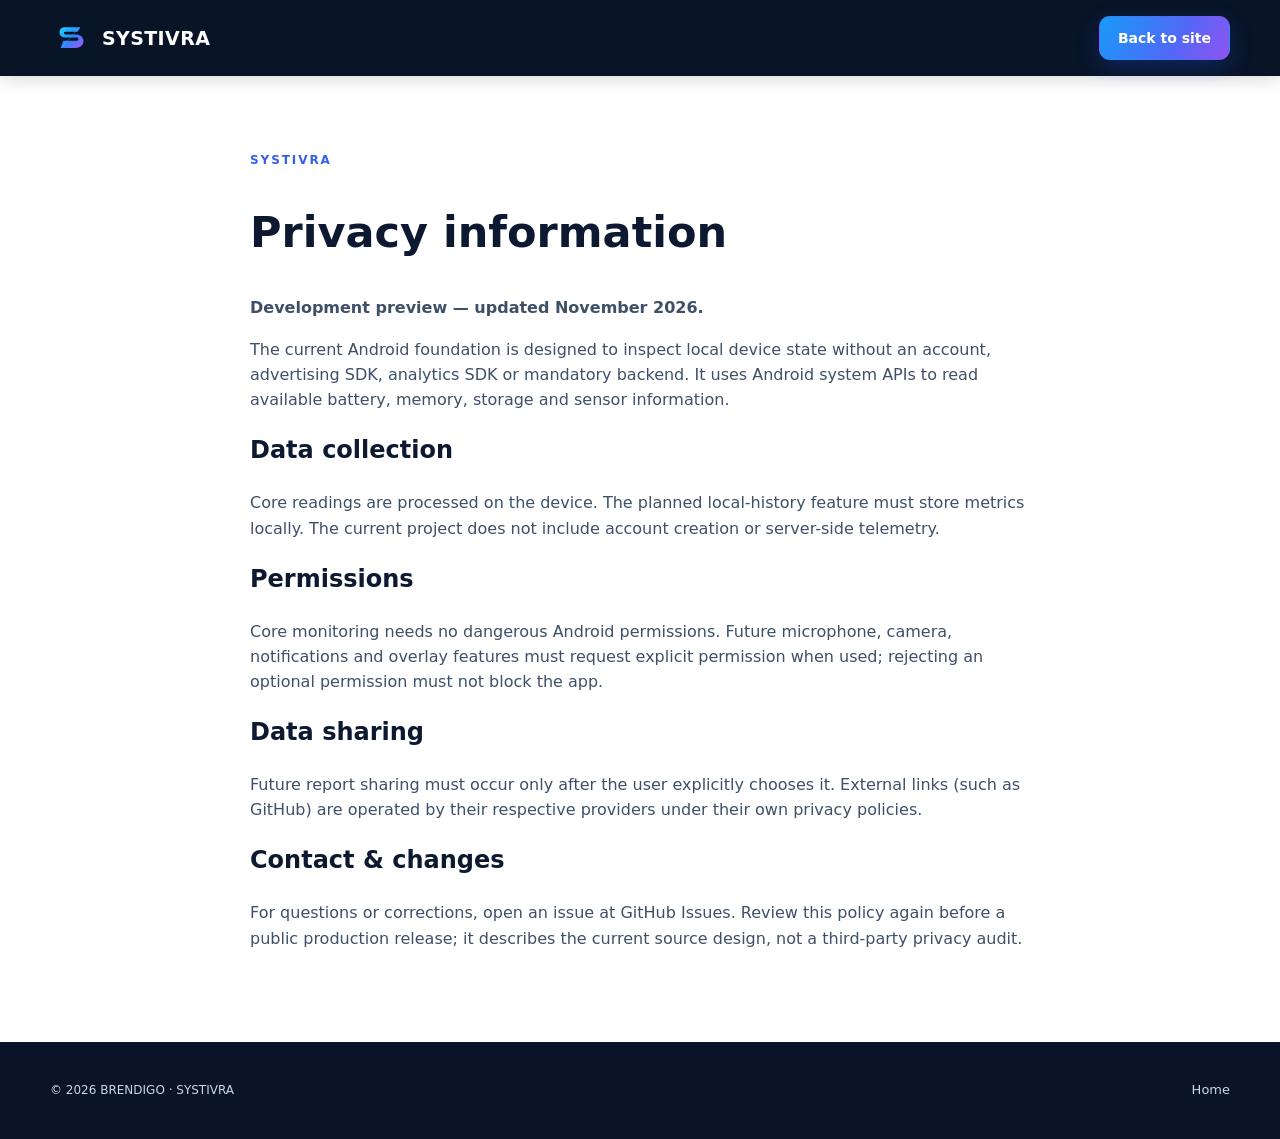
==== website/privacy.html @ 4cc74292 "feat: add SYSTIVRA branding, 37 SVG screen concepts and responsive website" ====
<!doctype html><html lang="en"><head><meta charset="utf-8"><meta name="viewport" content="width=device-width, initial-scale=1"><title>Privacy — SYSTIVRA</title><link rel="stylesheet" href="styles.css"><link rel="icon" type="image/svg+xml" href="../brending/icon.svg"></head><body><header class="site-header"><div class="container topbar"><a class="brand" href="index.html"><img src="../brending/icon.svg" alt="" width="42" height="42">SYSTIVRA</a><a class="button small" style="margin-left:auto" href="index.html">Back to site</a></div></header><main class="container legal"><p class="eyebrow blue">SYSTIVRA</p><h1>Privacy information</h1><p><strong>Development preview — updated November 2026.</strong></p><p>The current Android foundation is designed to inspect local device state without an account, advertising SDK, analytics SDK or mandatory backend. It uses Android system APIs to read available battery, memory, storage and sensor information.</p><h2>Data collection</h2><p>Core readings are processed on the device. The planned local-history feature must store metrics locally. The current project does not include account creation or server-side telemetry.</p><h2>Permissions</h2><p>Core monitoring needs no dangerous Android permissions. Future microphone, camera, notifications and overlay features must request explicit permission when used; rejecting an optional permission must not block the app.</p><h2>Data sharing</h2><p>Future report sharing must occur only after the user explicitly chooses it. External links (such as GitHub) are operated by their respective providers under their own privacy policies.</p><h2>Contact &amp; changes</h2><p>For questions or corrections, open an issue at <a href="https://github.com/bren-wp/SYSTIVRA/issues">GitHub Issues</a>. Review this policy again before a public production release; it describes the current source design, not a third-party privacy audit.</p></main><footer><div class="container footer"><p>© 2026 BRENDIGO · SYSTIVRA</p><div><a href="index.html">Home</a></div></div></footer></body></html>
---- website/styles.css ----
:root{--midnight:#0b121e;--navy:#0f1b30;--card:#152235;--cyan:#29c7fc;--purple:#8b5cf6;--mint:#32e5bc;--text:#f4f8fc;--muted:#9cafbe;--ink:#0d1930;--light:#f6f9ff;--stroke:#dce6f6}*{box-sizing:border-box}html{scroll-behavior:smooth;scroll-padding-top:90px}body{margin:0;font-family:Inter,system-ui,-apple-system,Segoe UI,Roboto,sans-serif;color:var(--ink);background:white;line-height:1.58}a{color:inherit;text-decoration:none}button{font:inherit}.container{width:min(1180px,calc(100% - 40px));margin:auto}.skip{position:absolute;top:-100px;left:10px;background:white;color:black;padding:10px;z-index:99}.skip:focus{top:10px}.site-header{position:sticky;top:0;z-index:20;background:#091427;box-shadow:0 1px 18px #0b121e30}.topbar{min-height:76px;display:flex;align-items:center;gap:34px}.brand{display:flex;gap:10px;align-items:center;color:white;font-size:19px;font-weight:850;letter-spacing:.02em}.brand img{border-radius:11px}.topbar nav{display:flex;align-items:center;gap:27px;margin-left:auto}.topbar nav a{color:#c8d7ea;font-size:14px;font-weight:600}.topbar nav a:hover,.topbar nav a:focus-visible{color:var(--cyan)}.button{display:inline-flex;align-items:center;justify-content:center;gap:13px;border:1px solid transparent;border-radius:12px;padding:14px 23px;background:linear-gradient(120deg,#169bf7,#5467f8 61%,#9253ef);color:#fff;font-weight:750;font-size:14px;box-shadow:0 8px 22px #1555e745;transition:transform .2s,box-shadow .2s}.button:hover{transform:translateY(-2px);box-shadow:0 11px 25px #1555e760}.button:focus-visible,.menu-button:focus-visible{outline:3px solid #80d5ff;outline-offset:3px}.button.small{padding:10px 18px;border-radius:11px}.button.secondary{background:transparent;border-color:#86b1e4;box-shadow:none;color:white}.button.secondary.light{color:#184a91}.menu-button{display:none}.hero{background:radial-gradient(circle at 82% 45%,#07398b 0%,transparent 36%),radial-gradient(circle at 72% 88%,#5021a3 0%,transparent 32%),linear-gradient(125deg,#0b1428,#081c43);color:white;overflow:hidden}.hero-layout{display:grid;grid-template-columns:1.1fr .9fr;align-items:center;min-height:615px;gap:50px;padding:60px 0}.eyebrow{font-size:12px;font-weight:800;letter-spacing:.16em;color:#41c8ff;text-transform:uppercase;margin:0 0 16px}.eyebrow.blue{color:#365ff0}.hero h1{font-size:clamp(36px,4.2vw,65px);letter-spacing:-.052em;line-height:1.105;margin:0;max-width:720px}.hero h1 span,h2 span{color:#58b8ff}.hero .lead{color:#c3d3ee;font-size:17px;max-width:620px;margin:25px 0}.hero-actions{display:flex;flex-wrap:wrap;gap:12px}.trust{display:flex;flex-wrap:wrap;gap:16px;margin-top:35px;font-size:13px;color:#b4d9f4}.hero-visual{position:relative;display:flex;align-items:center;justify-content:center;min-height:500px}.glow{position:absolute;width:490px;height:490px;border-radius:50%;background:radial-gradient(circle,#1867e39e,#6734b14b 45%,transparent 72%);filter:blur(14px)}.phone{position:relative;width:284px;background:linear-gradient(150deg,#0a1931,#09111f);border:5px solid #315a8b;border-radius:41px;padding:20px 15px 24px;box-shadow:22px 29px 40px #0007,-5px -7px 24px #3894ff33;transform:rotate(7deg)}.phone-top{background:#000a19;border-radius:100px;width:100px;height:15px;margin:-10px auto 20px}.phone-header{display:flex;justify-content:space-between;align-items:center;color:#f8fbff;font-weight:800}.phone-header span+span{color:#32e5bc;font-size:11px}.phone-sub{color:#98b2d4;margin:12px 0}.phone-grid{display:grid;grid-template-columns:1fr 1fr;gap:9px}.metric{display:flex;flex-direction:column;background:#142b49;border:1px solid #23446b;border-radius:13px;min-height:106px;padding:11px}.metric small{color:#b4c8df}.metric strong{font-size:19px;color:white;margin-top:5px}.metric span{font-size:10px;color:#82ceeb}.phone-graph{margin-top:13px;background:#142b49;border-radius:13px;padding:12px}.graph-title{color:#dee8f9;font-size:12px}.phone-graph svg{width:100%}.phone-foot{color:#99b7d1;font-size:9px;text-align:center;margin-top:15px}.mock-label{position:absolute;bottom:5px;right:8px;color:#cbdaf6;font-size:11px}.highlights{position:relative;z-index:1;background:#f1f6fd;border-bottom:1px solid #dce7f7}.highlight-grid{display:grid;grid-template-columns:repeat(4,1fr);gap:8px;padding:24px 0}.highlight-grid div{text-align:center;border-right:1px solid #d9e5f5}.highlight-grid div:last-child{border-right:0}.highlight-grid span{color:#3878f8;font-size:24px;display:block}.highlight-grid strong{display:block;font-size:14px}.highlight-grid p{margin:1px;font-size:12px;color:#637994}.section{padding:95px 0}.section h2{font-size:clamp(30px,3vw,46px);letter-spacing:-.04em;line-height:1.15;margin:0 auto 14px;max-width:760px;text-align:center}.section .eyebrow{text-align:center}.section-lead{text-align:center;color:#5d6d84;max-width:680px;margin:0 auto 40px}.feature-grid{display:grid;grid-template-columns:repeat(3,1fr);gap:18px}.feature-card{border-radius:18px;border:1px solid #dce8f7;background:#f9fbff;padding:29px;min-height:242px;box-shadow:0 10px 20px #0e408209}.feature-icon{display:grid;place-items:center;background:#e4efff;color:#256efa;border-radius:13px;font-size:28px;width:52px;height:52px;margin-bottom:23px}.feature-card h3{font-size:18px;margin:0 0 7px}.feature-card p{font-size:14px;color:#5f7288;margin:0}.tinted{background:linear-gradient(145deg,#f7faff,#eaf3ff)}.screen-gallery{display:grid;grid-template-columns:repeat(5,1fr);align-items:start;gap:18px;margin:44px auto 25px}.screen-gallery img{display:block;width:100%;border-radius:23px;box-shadow:0 13px 28px #102b5b30;transition:transform .2s}.screen-gallery img:hover{transform:translateY(-6px)}.text-link{color:#365bce;font-weight:800;display:block;text-align:center}.privacy-panel{background:linear-gradient(135deg,#0b1a35,#183d79);border-radius:26px;color:white;padding:58px;display:grid;grid-template-columns:1.5fr .5fr;gap:28px;align-items:center;overflow:hidden}.privacy-panel h2{text-align:left;margin:0 0 20px}.privacy-panel p:not(.eyebrow){color:#c4d5eb;max-width:630px}.privacy-panel .button{margin-top:15px}.privacy-art{text-align:center;font-size:160px;color:#3a9ffa;text-shadow:0 0 48px #3a9ffa9b}.about{display:grid;grid-template-columns:1fr 1fr;gap:60px;align-items:center}.about h2{text-align:left}.about .eyebrow{text-align:left}.about p{color:#5c6d85}.about .text-link{text-align:left}.centered{justify-content:center}.contact{text-align:center}footer{background:#0b1427;color:#c9d6e7}.footer{display:flex;align-items:center;justify-content:space-between;gap:22px;padding:27px 0}.footer p{font-size:12px}.footer div:last-child{display:flex;gap:20px;font-size:13px}.legal{padding:75px 0;max-width:780px}.legal h1{font-size:43px}.legal p,.legal li{color:#3e5068}@media(max-width:900px){.topbar{gap:15px}.topbar nav{gap:12px}.hero-layout{gap:20px}.phone{transform:rotate(3deg) scale(.92)}.feature-grid{grid-template-columns:repeat(2,1fr)}.screen-gallery{grid-template-columns:repeat(3,1fr)}.footer{flex-wrap:wrap}}@media(max-width:660px){.container{width:min(100% - 32px,1180px)}.topbar{min-height:68px}.topbar nav{display:none;position:absolute;left:0;right:0;top:68px;padding:20px;background:#0b172e;flex-direction:column;align-items:stretch;box-shadow:0 12px 20px #0003}.topbar nav.open{display:flex}.menu-button{display:flex;flex-direction:column;gap:4px;padding:10px;margin-left:auto;background:none;border:0;cursor:pointer}.menu-button span{display:block;width:23px;height:2px;background:white}.desktop-download{display:none}.hero-layout{grid-template-columns:1fr;padding:55px 0 42px}.hero h1{font-size:40px}.hero-visual{min-height:450px}.phone{transform:none;max-width:90%}.highlight-grid{grid-template-columns:repeat(2,1fr);row-gap:18px}.highlight-grid div:nth-child(2){border-right:0}.feature-grid{grid-template-columns:1fr}.section{padding:67px 0}.screen-gallery{display:flex;gap:15px;overflow:auto;scroll-snap-type:x mandatory;padding:5px 6px 26px}.screen-gallery a{min-width:190px;width:190px;scroll-snap-align:start}.privacy-panel{grid-template-columns:1fr;padding:32px}.privacy-art{display:none}.about{grid-template-columns:1fr;gap:0}.footer{display:grid;gap:10px}.hero-actions .button{width:100%}}@media(prefers-reduced-motion:reduce){*,*::before,*::after{scroll-behavior:auto!important;transition:none!important;animation:none!important}}
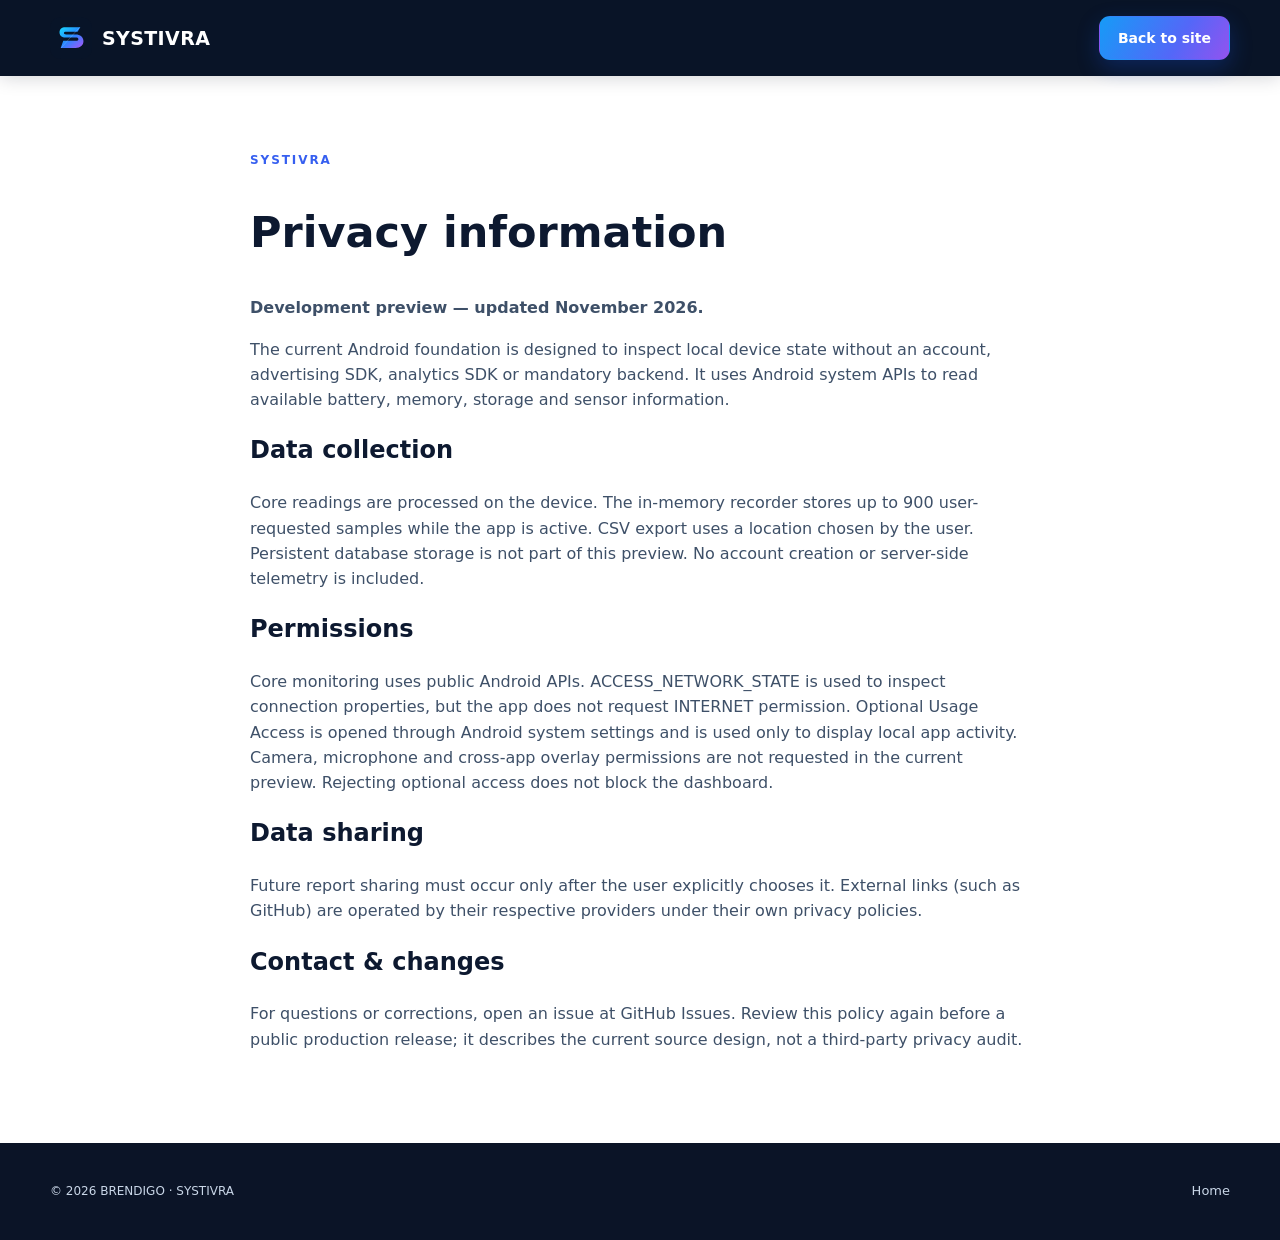
==== commit 5e95d603: "docs(privacy): disclose optional Usage Access, network state and bounded local recording" ====
--- a/website/privacy.html
+++ b/website/privacy.html
@@ -1 +1 @@
-<!doctype html><html lang="en"><head><meta charset="utf-8"><meta name="viewport" content="width=device-width, initial-scale=1"><title>Privacy — SYSTIVRA</title><link rel="stylesheet" href="styles.css"><link rel="icon" type="image/svg+xml" href="../brending/icon.svg"></head><body><header class="site-header"><div class="container topbar"><a class="brand" href="index.html"><img src="../brending/icon.svg" alt="" width="42" height="42">SYSTIVRA</a><a class="button small" style="margin-left:auto" href="index.html">Back to site</a></div></header><main class="container legal"><p class="eyebrow blue">SYSTIVRA</p><h1>Privacy information</h1><p><strong>Development preview — updated November 2026.</strong></p><p>The current Android foundation is designed to inspect local device state without an account, advertising SDK, analytics SDK or mandatory backend. It uses Android system APIs to read available battery, memory, storage and sensor information.</p><h2>Data collection</h2><p>Core readings are processed on the device. The planned local-history feature must store metrics locally. The current project does not include account creation or server-side telemetry.</p><h2>Permissions</h2><p>Core monitoring needs no dangerous Android permissions. Future microphone, camera, notifications and overlay features must request explicit permission when used; rejecting an optional permission must not block the app.</p><h2>Data sharing</h2><p>Future report sharing must occur only after the user explicitly chooses it. External links (such as GitHub) are operated by their respective providers under their own privacy policies.</p><h2>Contact &amp; changes</h2><p>For questions or corrections, open an issue at <a href="https://github.com/bren-wp/SYSTIVRA/issues">GitHub Issues</a>. Review this policy again before a public production release; it describes the current source design, not a third-party privacy audit.</p></main><footer><div class="container footer"><p>© 2026 BRENDIGO · SYSTIVRA</p><div><a href="index.html">Home</a></div></div></footer></body></html>+<!doctype html><html lang="en"><head><meta charset="utf-8"><meta name="viewport" content="width=device-width, initial-scale=1"><title>Privacy — SYSTIVRA</title><link rel="stylesheet" href="styles.css"><link rel="icon" type="image/svg+xml" href="../brending/icon.svg"></head><body><header class="site-header"><div class="container topbar"><a class="brand" href="index.html"><img src="../brending/icon.svg" alt="" width="42" height="42">SYSTIVRA</a><a class="button small" style="margin-left:auto" href="index.html">Back to site</a></div></header><main class="container legal"><p class="eyebrow blue">SYSTIVRA</p><h1>Privacy information</h1><p><strong>Development preview — updated November 2026.</strong></p><p>The current Android foundation is designed to inspect local device state without an account, advertising SDK, analytics SDK or mandatory backend. It uses Android system APIs to read available battery, memory, storage and sensor information.</p><h2>Data collection</h2><p>Core readings are processed on the device. The in-memory recorder stores up to 900 user-requested samples while the app is active. CSV export uses a location chosen by the user. Persistent database storage is not part of this preview. No account creation or server-side telemetry is included.</p><h2>Permissions</h2><p>Core monitoring uses public Android APIs. ACCESS_NETWORK_STATE is used to inspect connection properties, but the app does not request INTERNET permission. Optional Usage Access is opened through Android system settings and is used only to display local app activity. Camera, microphone and cross-app overlay permissions are not requested in the current preview. Rejecting optional access does not block the dashboard.</p><h2>Data sharing</h2><p>Future report sharing must occur only after the user explicitly chooses it. External links (such as GitHub) are operated by their respective providers under their own privacy policies.</p><h2>Contact &amp; changes</h2><p>For questions or corrections, open an issue at <a href="https://github.com/bren-wp/SYSTIVRA/issues">GitHub Issues</a>. Review this policy again before a public production release; it describes the current source design, not a third-party privacy audit.</p></main><footer><div class="container footer"><p>© 2026 BRENDIGO · SYSTIVRA</p><div><a href="index.html">Home</a></div></div></footer></body></html>
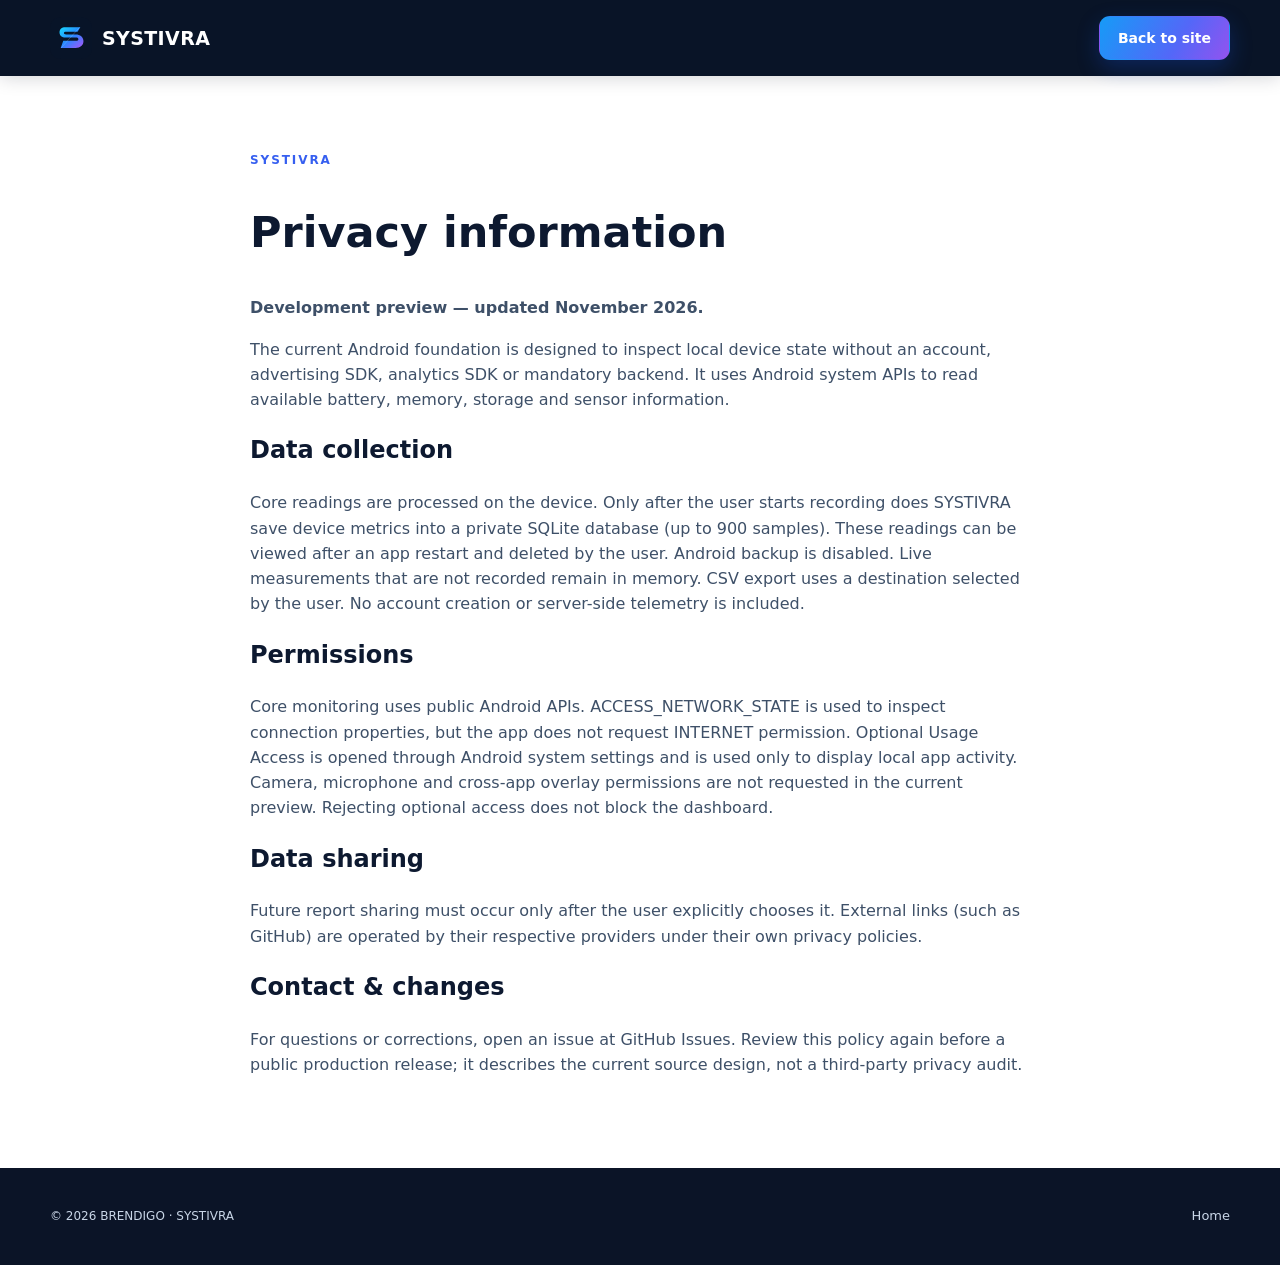
==== commit 8718f862: "docs(v0.4): document encrypted? no—private SQLite persistence and current QA limitations" ====
--- a/website/privacy.html
+++ b/website/privacy.html
@@ -1 +1 @@
-<!doctype html><html lang="en"><head><meta charset="utf-8"><meta name="viewport" content="width=device-width, initial-scale=1"><title>Privacy — SYSTIVRA</title><link rel="stylesheet" href="styles.css"><link rel="icon" type="image/svg+xml" href="../brending/icon.svg"></head><body><header class="site-header"><div class="container topbar"><a class="brand" href="index.html"><img src="../brending/icon.svg" alt="" width="42" height="42">SYSTIVRA</a><a class="button small" style="margin-left:auto" href="index.html">Back to site</a></div></header><main class="container legal"><p class="eyebrow blue">SYSTIVRA</p><h1>Privacy information</h1><p><strong>Development preview — updated November 2026.</strong></p><p>The current Android foundation is designed to inspect local device state without an account, advertising SDK, analytics SDK or mandatory backend. It uses Android system APIs to read available battery, memory, storage and sensor information.</p><h2>Data collection</h2><p>Core readings are processed on the device. The in-memory recorder stores up to 900 user-requested samples while the app is active. CSV export uses a location chosen by the user. Persistent database storage is not part of this preview. No account creation or server-side telemetry is included.</p><h2>Permissions</h2><p>Core monitoring uses public Android APIs. ACCESS_NETWORK_STATE is used to inspect connection properties, but the app does not request INTERNET permission. Optional Usage Access is opened through Android system settings and is used only to display local app activity. Camera, microphone and cross-app overlay permissions are not requested in the current preview. Rejecting optional access does not block the dashboard.</p><h2>Data sharing</h2><p>Future report sharing must occur only after the user explicitly chooses it. External links (such as GitHub) are operated by their respective providers under their own privacy policies.</p><h2>Contact &amp; changes</h2><p>For questions or corrections, open an issue at <a href="https://github.com/bren-wp/SYSTIVRA/issues">GitHub Issues</a>. Review this policy again before a public production release; it describes the current source design, not a third-party privacy audit.</p></main><footer><div class="container footer"><p>© 2026 BRENDIGO · SYSTIVRA</p><div><a href="index.html">Home</a></div></div></footer></body></html>+<!doctype html><html lang="en"><head><meta charset="utf-8"><meta name="viewport" content="width=device-width, initial-scale=1"><title>Privacy — SYSTIVRA</title><link rel="stylesheet" href="styles.css"><link rel="icon" type="image/svg+xml" href="../brending/icon.svg"></head><body><header class="site-header"><div class="container topbar"><a class="brand" href="index.html"><img src="../brending/icon.svg" alt="" width="42" height="42">SYSTIVRA</a><a class="button small" style="margin-left:auto" href="index.html">Back to site</a></div></header><main class="container legal"><p class="eyebrow blue">SYSTIVRA</p><h1>Privacy information</h1><p><strong>Development preview — updated November 2026.</strong></p><p>The current Android foundation is designed to inspect local device state without an account, advertising SDK, analytics SDK or mandatory backend. It uses Android system APIs to read available battery, memory, storage and sensor information.</p><h2>Data collection</h2><p>Core readings are processed on the device. Only after the user starts recording does SYSTIVRA save device metrics into a private SQLite database (up to 900 samples). These readings can be viewed after an app restart and deleted by the user. Android backup is disabled. Live measurements that are not recorded remain in memory. CSV export uses a destination selected by the user. No account creation or server-side telemetry is included.</p><h2>Permissions</h2><p>Core monitoring uses public Android APIs. ACCESS_NETWORK_STATE is used to inspect connection properties, but the app does not request INTERNET permission. Optional Usage Access is opened through Android system settings and is used only to display local app activity. Camera, microphone and cross-app overlay permissions are not requested in the current preview. Rejecting optional access does not block the dashboard.</p><h2>Data sharing</h2><p>Future report sharing must occur only after the user explicitly chooses it. External links (such as GitHub) are operated by their respective providers under their own privacy policies.</p><h2>Contact &amp; changes</h2><p>For questions or corrections, open an issue at <a href="https://github.com/bren-wp/SYSTIVRA/issues">GitHub Issues</a>. Review this policy again before a public production release; it describes the current source design, not a third-party privacy audit.</p></main><footer><div class="container footer"><p>© 2026 BRENDIGO · SYSTIVRA</p><div><a href="index.html">Home</a></div></div></footer></body></html>
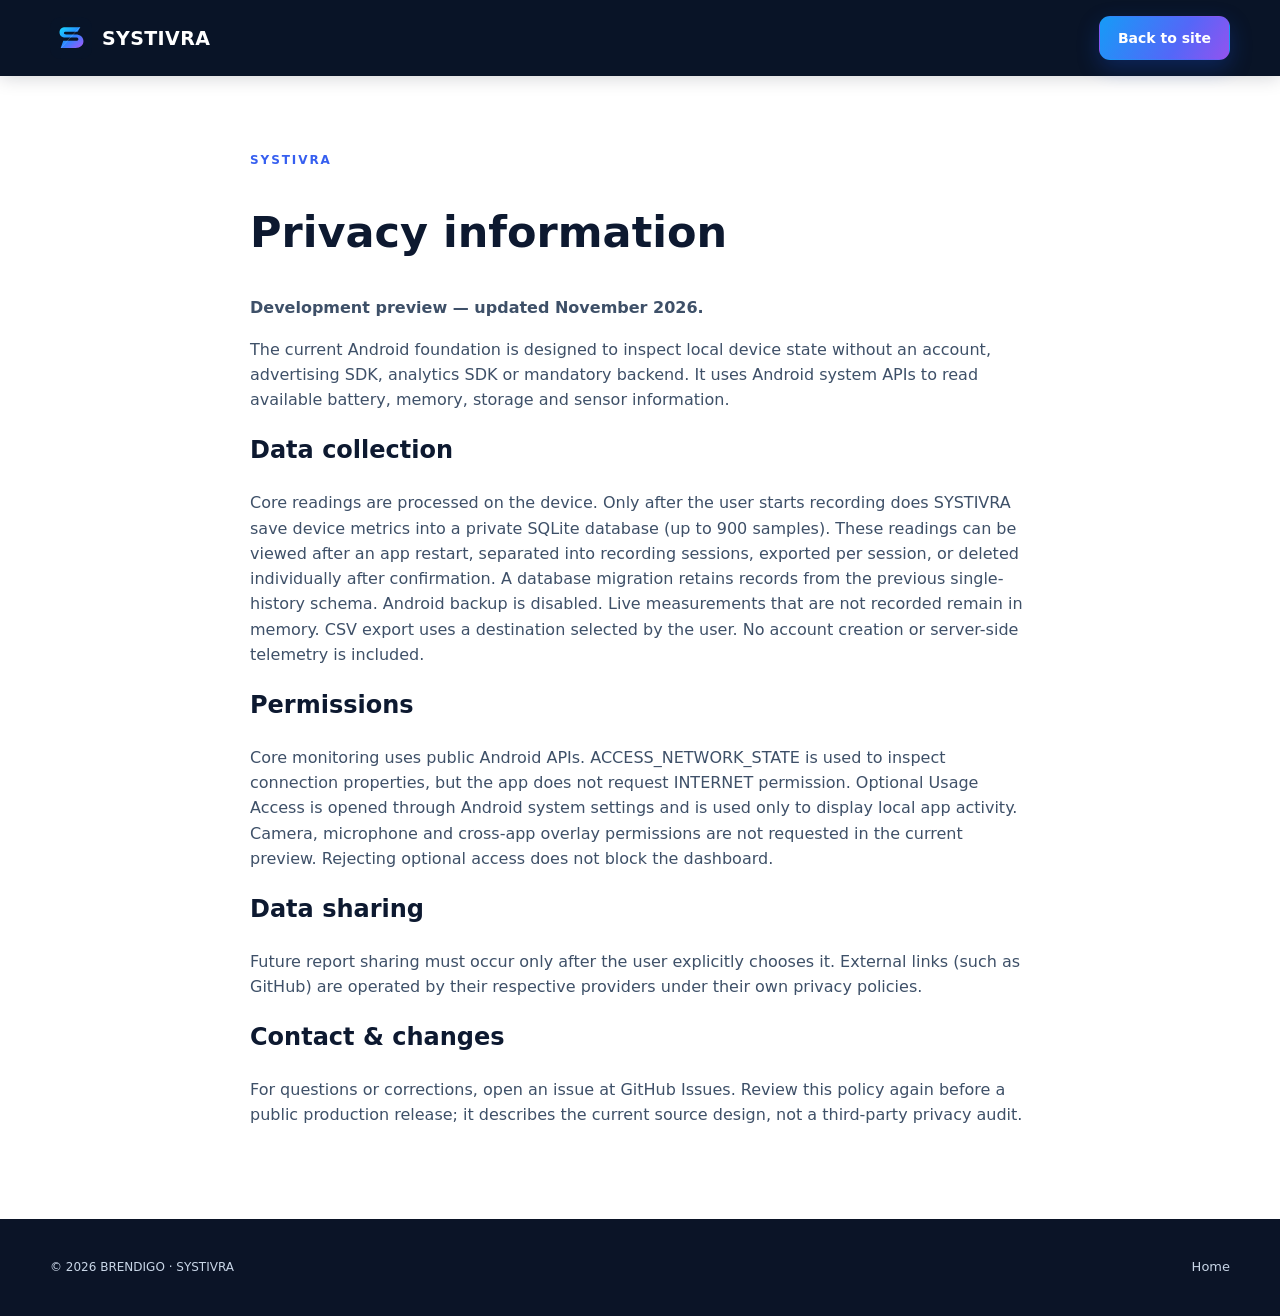
==== commit bd55ab9d: "docs(v0.5): update branding, multi-session roadmap, SQLite migration and privacy" ====
--- a/website/privacy.html
+++ b/website/privacy.html
@@ -1 +1 @@
-<!doctype html><html lang="en"><head><meta charset="utf-8"><meta name="viewport" content="width=device-width, initial-scale=1"><title>Privacy — SYSTIVRA</title><link rel="stylesheet" href="styles.css"><link rel="icon" type="image/svg+xml" href="../brending/icon.svg"></head><body><header class="site-header"><div class="container topbar"><a class="brand" href="index.html"><img src="../brending/icon.svg" alt="" width="42" height="42">SYSTIVRA</a><a class="button small" style="margin-left:auto" href="index.html">Back to site</a></div></header><main class="container legal"><p class="eyebrow blue">SYSTIVRA</p><h1>Privacy information</h1><p><strong>Development preview — updated November 2026.</strong></p><p>The current Android foundation is designed to inspect local device state without an account, advertising SDK, analytics SDK or mandatory backend. It uses Android system APIs to read available battery, memory, storage and sensor information.</p><h2>Data collection</h2><p>Core readings are processed on the device. Only after the user starts recording does SYSTIVRA save device metrics into a private SQLite database (up to 900 samples). These readings can be viewed after an app restart and deleted by the user. Android backup is disabled. Live measurements that are not recorded remain in memory. CSV export uses a destination selected by the user. No account creation or server-side telemetry is included.</p><h2>Permissions</h2><p>Core monitoring uses public Android APIs. ACCESS_NETWORK_STATE is used to inspect connection properties, but the app does not request INTERNET permission. Optional Usage Access is opened through Android system settings and is used only to display local app activity. Camera, microphone and cross-app overlay permissions are not requested in the current preview. Rejecting optional access does not block the dashboard.</p><h2>Data sharing</h2><p>Future report sharing must occur only after the user explicitly chooses it. External links (such as GitHub) are operated by their respective providers under their own privacy policies.</p><h2>Contact &amp; changes</h2><p>For questions or corrections, open an issue at <a href="https://github.com/bren-wp/SYSTIVRA/issues">GitHub Issues</a>. Review this policy again before a public production release; it describes the current source design, not a third-party privacy audit.</p></main><footer><div class="container footer"><p>© 2026 BRENDIGO · SYSTIVRA</p><div><a href="index.html">Home</a></div></div></footer></body></html>+<!doctype html><html lang="en"><head><meta charset="utf-8"><meta name="viewport" content="width=device-width, initial-scale=1"><title>Privacy — SYSTIVRA</title><link rel="stylesheet" href="styles.css"><link rel="icon" type="image/svg+xml" href="../brending/icon.svg"></head><body><header class="site-header"><div class="container topbar"><a class="brand" href="index.html"><img src="../brending/icon.svg" alt="" width="42" height="42">SYSTIVRA</a><a class="button small" style="margin-left:auto" href="index.html">Back to site</a></div></header><main class="container legal"><p class="eyebrow blue">SYSTIVRA</p><h1>Privacy information</h1><p><strong>Development preview — updated November 2026.</strong></p><p>The current Android foundation is designed to inspect local device state without an account, advertising SDK, analytics SDK or mandatory backend. It uses Android system APIs to read available battery, memory, storage and sensor information.</p><h2>Data collection</h2><p>Core readings are processed on the device. Only after the user starts recording does SYSTIVRA save device metrics into a private SQLite database (up to 900 samples). These readings can be viewed after an app restart, separated into recording sessions, exported per session, or deleted individually after confirmation. A database migration retains records from the previous single-history schema. Android backup is disabled. Live measurements that are not recorded remain in memory. CSV export uses a destination selected by the user. No account creation or server-side telemetry is included.</p><h2>Permissions</h2><p>Core monitoring uses public Android APIs. ACCESS_NETWORK_STATE is used to inspect connection properties, but the app does not request INTERNET permission. Optional Usage Access is opened through Android system settings and is used only to display local app activity. Camera, microphone and cross-app overlay permissions are not requested in the current preview. Rejecting optional access does not block the dashboard.</p><h2>Data sharing</h2><p>Future report sharing must occur only after the user explicitly chooses it. External links (such as GitHub) are operated by their respective providers under their own privacy policies.</p><h2>Contact &amp; changes</h2><p>For questions or corrections, open an issue at <a href="https://github.com/bren-wp/SYSTIVRA/issues">GitHub Issues</a>. Review this policy again before a public production release; it describes the current source design, not a third-party privacy audit.</p></main><footer><div class="container footer"><p>© 2026 BRENDIGO · SYSTIVRA</p><div><a href="index.html">Home</a></div></div></footer></body></html>
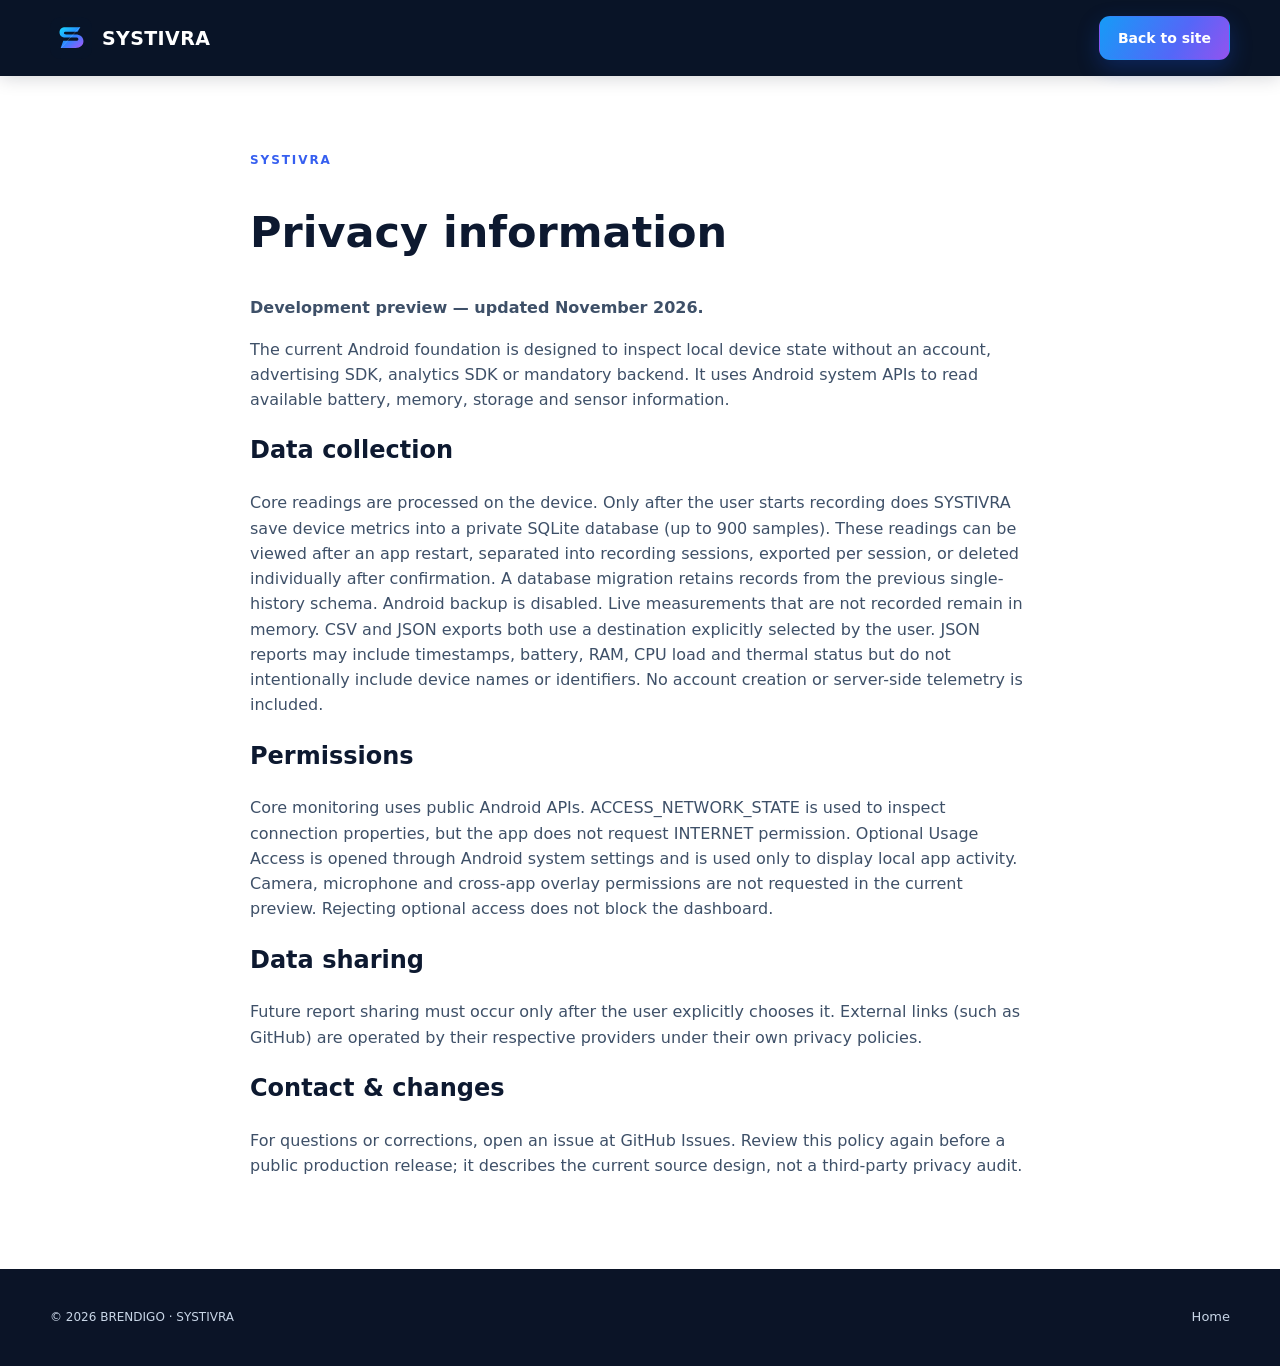
==== commit d4fb3f92: "docs(v0.6): document Session Insights, JSON export, privacy and visual QA" ====
--- a/website/privacy.html
+++ b/website/privacy.html
@@ -1 +1 @@
-<!doctype html><html lang="en"><head><meta charset="utf-8"><meta name="viewport" content="width=device-width, initial-scale=1"><title>Privacy — SYSTIVRA</title><link rel="stylesheet" href="styles.css"><link rel="icon" type="image/svg+xml" href="../brending/icon.svg"></head><body><header class="site-header"><div class="container topbar"><a class="brand" href="index.html"><img src="../brending/icon.svg" alt="" width="42" height="42">SYSTIVRA</a><a class="button small" style="margin-left:auto" href="index.html">Back to site</a></div></header><main class="container legal"><p class="eyebrow blue">SYSTIVRA</p><h1>Privacy information</h1><p><strong>Development preview — updated November 2026.</strong></p><p>The current Android foundation is designed to inspect local device state without an account, advertising SDK, analytics SDK or mandatory backend. It uses Android system APIs to read available battery, memory, storage and sensor information.</p><h2>Data collection</h2><p>Core readings are processed on the device. Only after the user starts recording does SYSTIVRA save device metrics into a private SQLite database (up to 900 samples). These readings can be viewed after an app restart, separated into recording sessions, exported per session, or deleted individually after confirmation. A database migration retains records from the previous single-history schema. Android backup is disabled. Live measurements that are not recorded remain in memory. CSV export uses a destination selected by the user. No account creation or server-side telemetry is included.</p><h2>Permissions</h2><p>Core monitoring uses public Android APIs. ACCESS_NETWORK_STATE is used to inspect connection properties, but the app does not request INTERNET permission. Optional Usage Access is opened through Android system settings and is used only to display local app activity. Camera, microphone and cross-app overlay permissions are not requested in the current preview. Rejecting optional access does not block the dashboard.</p><h2>Data sharing</h2><p>Future report sharing must occur only after the user explicitly chooses it. External links (such as GitHub) are operated by their respective providers under their own privacy policies.</p><h2>Contact &amp; changes</h2><p>For questions or corrections, open an issue at <a href="https://github.com/bren-wp/SYSTIVRA/issues">GitHub Issues</a>. Review this policy again before a public production release; it describes the current source design, not a third-party privacy audit.</p></main><footer><div class="container footer"><p>© 2026 BRENDIGO · SYSTIVRA</p><div><a href="index.html">Home</a></div></div></footer></body></html>+<!doctype html><html lang="en"><head><meta charset="utf-8"><meta name="viewport" content="width=device-width, initial-scale=1"><title>Privacy — SYSTIVRA</title><link rel="stylesheet" href="styles.css"><link rel="icon" type="image/svg+xml" href="../brending/icon.svg"></head><body><header class="site-header"><div class="container topbar"><a class="brand" href="index.html"><img src="../brending/icon.svg" alt="" width="42" height="42">SYSTIVRA</a><a class="button small" style="margin-left:auto" href="index.html">Back to site</a></div></header><main class="container legal"><p class="eyebrow blue">SYSTIVRA</p><h1>Privacy information</h1><p><strong>Development preview — updated November 2026.</strong></p><p>The current Android foundation is designed to inspect local device state without an account, advertising SDK, analytics SDK or mandatory backend. It uses Android system APIs to read available battery, memory, storage and sensor information.</p><h2>Data collection</h2><p>Core readings are processed on the device. Only after the user starts recording does SYSTIVRA save device metrics into a private SQLite database (up to 900 samples). These readings can be viewed after an app restart, separated into recording sessions, exported per session, or deleted individually after confirmation. A database migration retains records from the previous single-history schema. Android backup is disabled. Live measurements that are not recorded remain in memory. CSV and JSON exports both use a destination explicitly selected by the user. JSON reports may include timestamps, battery, RAM, CPU load and thermal status but do not intentionally include device names or identifiers. No account creation or server-side telemetry is included.</p><h2>Permissions</h2><p>Core monitoring uses public Android APIs. ACCESS_NETWORK_STATE is used to inspect connection properties, but the app does not request INTERNET permission. Optional Usage Access is opened through Android system settings and is used only to display local app activity. Camera, microphone and cross-app overlay permissions are not requested in the current preview. Rejecting optional access does not block the dashboard.</p><h2>Data sharing</h2><p>Future report sharing must occur only after the user explicitly chooses it. External links (such as GitHub) are operated by their respective providers under their own privacy policies.</p><h2>Contact &amp; changes</h2><p>For questions or corrections, open an issue at <a href="https://github.com/bren-wp/SYSTIVRA/issues">GitHub Issues</a>. Review this policy again before a public production release; it describes the current source design, not a third-party privacy audit.</p></main><footer><div class="container footer"><p>© 2026 BRENDIGO · SYSTIVRA</p><div><a href="index.html">Home</a></div></div></footer></body></html>
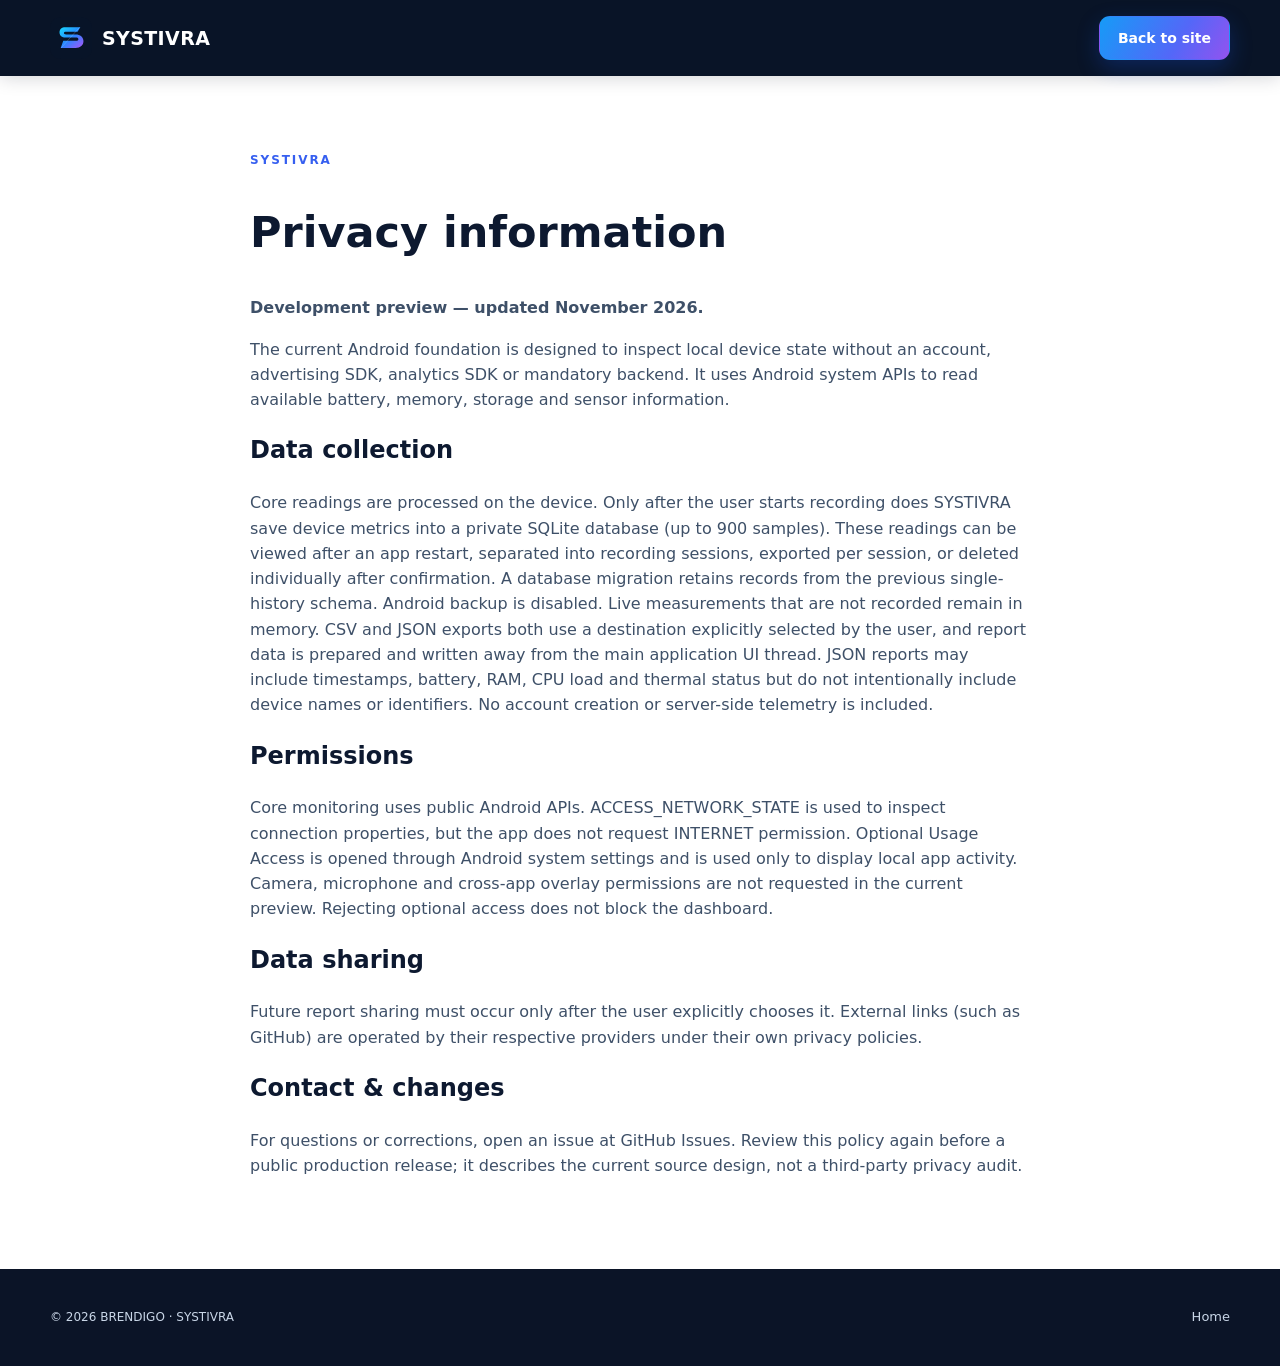
==== commit 0fc13b0b: "docs(v0.7): list full Play graphics, upload checklist, honest QA results and new release version" ====
--- a/website/privacy.html
+++ b/website/privacy.html
@@ -1 +1 @@
-<!doctype html><html lang="en"><head><meta charset="utf-8"><meta name="viewport" content="width=device-width, initial-scale=1"><title>Privacy — SYSTIVRA</title><link rel="stylesheet" href="styles.css"><link rel="icon" type="image/svg+xml" href="../brending/icon.svg"></head><body><header class="site-header"><div class="container topbar"><a class="brand" href="index.html"><img src="../brending/icon.svg" alt="" width="42" height="42">SYSTIVRA</a><a class="button small" style="margin-left:auto" href="index.html">Back to site</a></div></header><main class="container legal"><p class="eyebrow blue">SYSTIVRA</p><h1>Privacy information</h1><p><strong>Development preview — updated November 2026.</strong></p><p>The current Android foundation is designed to inspect local device state without an account, advertising SDK, analytics SDK or mandatory backend. It uses Android system APIs to read available battery, memory, storage and sensor information.</p><h2>Data collection</h2><p>Core readings are processed on the device. Only after the user starts recording does SYSTIVRA save device metrics into a private SQLite database (up to 900 samples). These readings can be viewed after an app restart, separated into recording sessions, exported per session, or deleted individually after confirmation. A database migration retains records from the previous single-history schema. Android backup is disabled. Live measurements that are not recorded remain in memory. CSV and JSON exports both use a destination explicitly selected by the user. JSON reports may include timestamps, battery, RAM, CPU load and thermal status but do not intentionally include device names or identifiers. No account creation or server-side telemetry is included.</p><h2>Permissions</h2><p>Core monitoring uses public Android APIs. ACCESS_NETWORK_STATE is used to inspect connection properties, but the app does not request INTERNET permission. Optional Usage Access is opened through Android system settings and is used only to display local app activity. Camera, microphone and cross-app overlay permissions are not requested in the current preview. Rejecting optional access does not block the dashboard.</p><h2>Data sharing</h2><p>Future report sharing must occur only after the user explicitly chooses it. External links (such as GitHub) are operated by their respective providers under their own privacy policies.</p><h2>Contact &amp; changes</h2><p>For questions or corrections, open an issue at <a href="https://github.com/bren-wp/SYSTIVRA/issues">GitHub Issues</a>. Review this policy again before a public production release; it describes the current source design, not a third-party privacy audit.</p></main><footer><div class="container footer"><p>© 2026 BRENDIGO · SYSTIVRA</p><div><a href="index.html">Home</a></div></div></footer></body></html>+<!doctype html><html lang="en"><head><meta charset="utf-8"><meta name="viewport" content="width=device-width, initial-scale=1"><title>Privacy — SYSTIVRA</title><link rel="stylesheet" href="styles.css"><link rel="icon" type="image/svg+xml" href="../brending/icon.svg"></head><body><header class="site-header"><div class="container topbar"><a class="brand" href="index.html"><img src="../brending/icon.svg" alt="" width="42" height="42">SYSTIVRA</a><a class="button small" style="margin-left:auto" href="index.html">Back to site</a></div></header><main class="container legal"><p class="eyebrow blue">SYSTIVRA</p><h1>Privacy information</h1><p><strong>Development preview — updated November 2026.</strong></p><p>The current Android foundation is designed to inspect local device state without an account, advertising SDK, analytics SDK or mandatory backend. It uses Android system APIs to read available battery, memory, storage and sensor information.</p><h2>Data collection</h2><p>Core readings are processed on the device. Only after the user starts recording does SYSTIVRA save device metrics into a private SQLite database (up to 900 samples). These readings can be viewed after an app restart, separated into recording sessions, exported per session, or deleted individually after confirmation. A database migration retains records from the previous single-history schema. Android backup is disabled. Live measurements that are not recorded remain in memory. CSV and JSON exports both use a destination explicitly selected by the user, and report data is prepared and written away from the main application UI thread. JSON reports may include timestamps, battery, RAM, CPU load and thermal status but do not intentionally include device names or identifiers. No account creation or server-side telemetry is included.</p><h2>Permissions</h2><p>Core monitoring uses public Android APIs. ACCESS_NETWORK_STATE is used to inspect connection properties, but the app does not request INTERNET permission. Optional Usage Access is opened through Android system settings and is used only to display local app activity. Camera, microphone and cross-app overlay permissions are not requested in the current preview. Rejecting optional access does not block the dashboard.</p><h2>Data sharing</h2><p>Future report sharing must occur only after the user explicitly chooses it. External links (such as GitHub) are operated by their respective providers under their own privacy policies.</p><h2>Contact &amp; changes</h2><p>For questions or corrections, open an issue at <a href="https://github.com/bren-wp/SYSTIVRA/issues">GitHub Issues</a>. Review this policy again before a public production release; it describes the current source design, not a third-party privacy audit.</p></main><footer><div class="container footer"><p>© 2026 BRENDIGO · SYSTIVRA</p><div><a href="index.html">Home</a></div></div></footer></body></html>
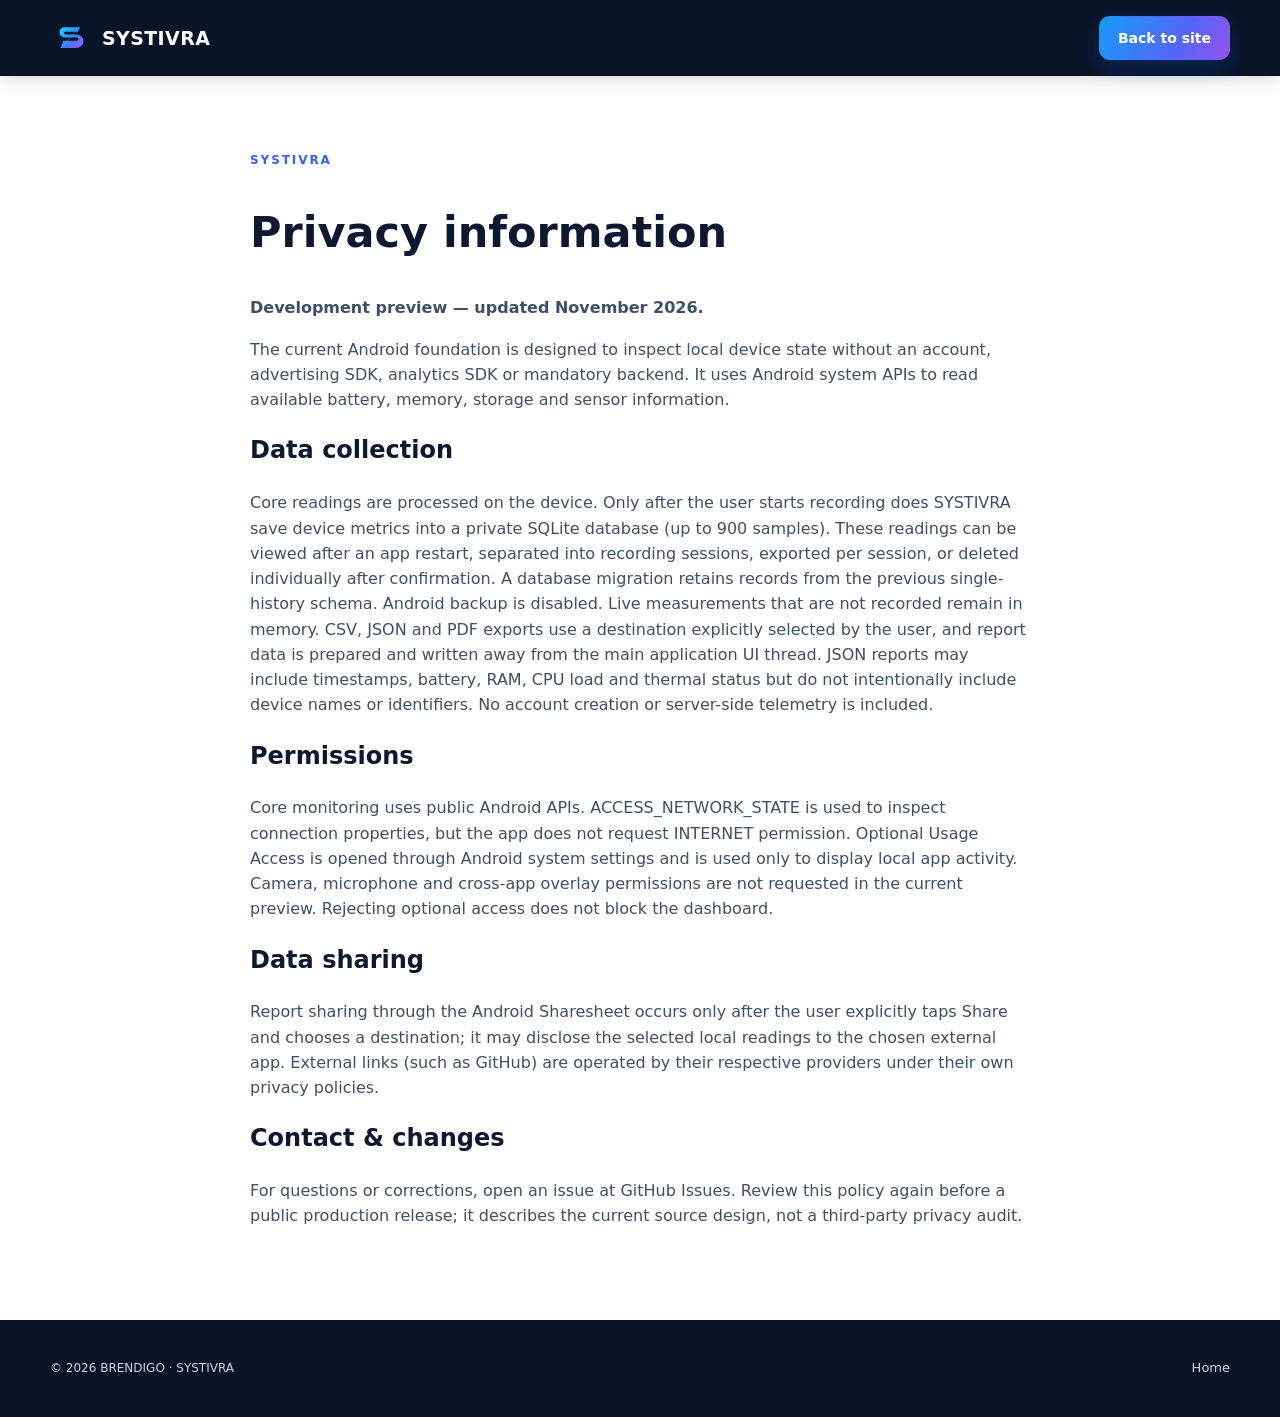
==== commit bc7d0bcf: "privacy(web): accurately disclose current local PDF and user-controlled Android Sharesheet data expo" ====
--- a/website/privacy.html
+++ b/website/privacy.html
@@ -1 +1 @@
-<!doctype html><html lang="en"><head><meta charset="utf-8"><meta name="viewport" content="width=device-width, initial-scale=1"><title>Privacy — SYSTIVRA</title><link rel="stylesheet" href="styles.css"><link rel="icon" type="image/svg+xml" href="../brending/icon.svg"></head><body><header class="site-header"><div class="container topbar"><a class="brand" href="index.html"><img src="../brending/icon.svg" alt="" width="42" height="42">SYSTIVRA</a><a class="button small" style="margin-left:auto" href="index.html">Back to site</a></div></header><main class="container legal"><p class="eyebrow blue">SYSTIVRA</p><h1>Privacy information</h1><p><strong>Development preview — updated November 2026.</strong></p><p>The current Android foundation is designed to inspect local device state without an account, advertising SDK, analytics SDK or mandatory backend. It uses Android system APIs to read available battery, memory, storage and sensor information.</p><h2>Data collection</h2><p>Core readings are processed on the device. Only after the user starts recording does SYSTIVRA save device metrics into a private SQLite database (up to 900 samples). These readings can be viewed after an app restart, separated into recording sessions, exported per session, or deleted individually after confirmation. A database migration retains records from the previous single-history schema. Android backup is disabled. Live measurements that are not recorded remain in memory. CSV and JSON exports both use a destination explicitly selected by the user, and report data is prepared and written away from the main application UI thread. JSON reports may include timestamps, battery, RAM, CPU load and thermal status but do not intentionally include device names or identifiers. No account creation or server-side telemetry is included.</p><h2>Permissions</h2><p>Core monitoring uses public Android APIs. ACCESS_NETWORK_STATE is used to inspect connection properties, but the app does not request INTERNET permission. Optional Usage Access is opened through Android system settings and is used only to display local app activity. Camera, microphone and cross-app overlay permissions are not requested in the current preview. Rejecting optional access does not block the dashboard.</p><h2>Data sharing</h2><p>Future report sharing must occur only after the user explicitly chooses it. External links (such as GitHub) are operated by their respective providers under their own privacy policies.</p><h2>Contact &amp; changes</h2><p>For questions or corrections, open an issue at <a href="https://github.com/bren-wp/SYSTIVRA/issues">GitHub Issues</a>. Review this policy again before a public production release; it describes the current source design, not a third-party privacy audit.</p></main><footer><div class="container footer"><p>© 2026 BRENDIGO · SYSTIVRA</p><div><a href="index.html">Home</a></div></div></footer></body></html>+<!doctype html><html lang="en"><head><meta charset="utf-8"><meta name="viewport" content="width=device-width, initial-scale=1"><title>Privacy — SYSTIVRA</title><link rel="stylesheet" href="styles.css"><link rel="icon" type="image/svg+xml" href="../brending/icon.svg"></head><body><header class="site-header"><div class="container topbar"><a class="brand" href="index.html"><img src="../brending/icon.svg" alt="" width="42" height="42">SYSTIVRA</a><a class="button small" style="margin-left:auto" href="index.html">Back to site</a></div></header><main class="container legal"><p class="eyebrow blue">SYSTIVRA</p><h1>Privacy information</h1><p><strong>Development preview — updated November 2026.</strong></p><p>The current Android foundation is designed to inspect local device state without an account, advertising SDK, analytics SDK or mandatory backend. It uses Android system APIs to read available battery, memory, storage and sensor information.</p><h2>Data collection</h2><p>Core readings are processed on the device. Only after the user starts recording does SYSTIVRA save device metrics into a private SQLite database (up to 900 samples). These readings can be viewed after an app restart, separated into recording sessions, exported per session, or deleted individually after confirmation. A database migration retains records from the previous single-history schema. Android backup is disabled. Live measurements that are not recorded remain in memory. CSV, JSON and PDF exports use a destination explicitly selected by the user, and report data is prepared and written away from the main application UI thread. JSON reports may include timestamps, battery, RAM, CPU load and thermal status but do not intentionally include device names or identifiers. No account creation or server-side telemetry is included.</p><h2>Permissions</h2><p>Core monitoring uses public Android APIs. ACCESS_NETWORK_STATE is used to inspect connection properties, but the app does not request INTERNET permission. Optional Usage Access is opened through Android system settings and is used only to display local app activity. Camera, microphone and cross-app overlay permissions are not requested in the current preview. Rejecting optional access does not block the dashboard.</p><h2>Data sharing</h2><p>Report sharing through the Android Sharesheet occurs only after the user explicitly taps Share and chooses a destination; it may disclose the selected local readings to the chosen external app. External links (such as GitHub) are operated by their respective providers under their own privacy policies.</p><h2>Contact &amp; changes</h2><p>For questions or corrections, open an issue at <a href="https://github.com/bren-wp/SYSTIVRA/issues">GitHub Issues</a>. Review this policy again before a public production release; it describes the current source design, not a third-party privacy audit.</p></main><footer><div class="container footer"><p>© 2026 BRENDIGO · SYSTIVRA</p><div><a href="index.html">Home</a></div></div></footer></body></html>
